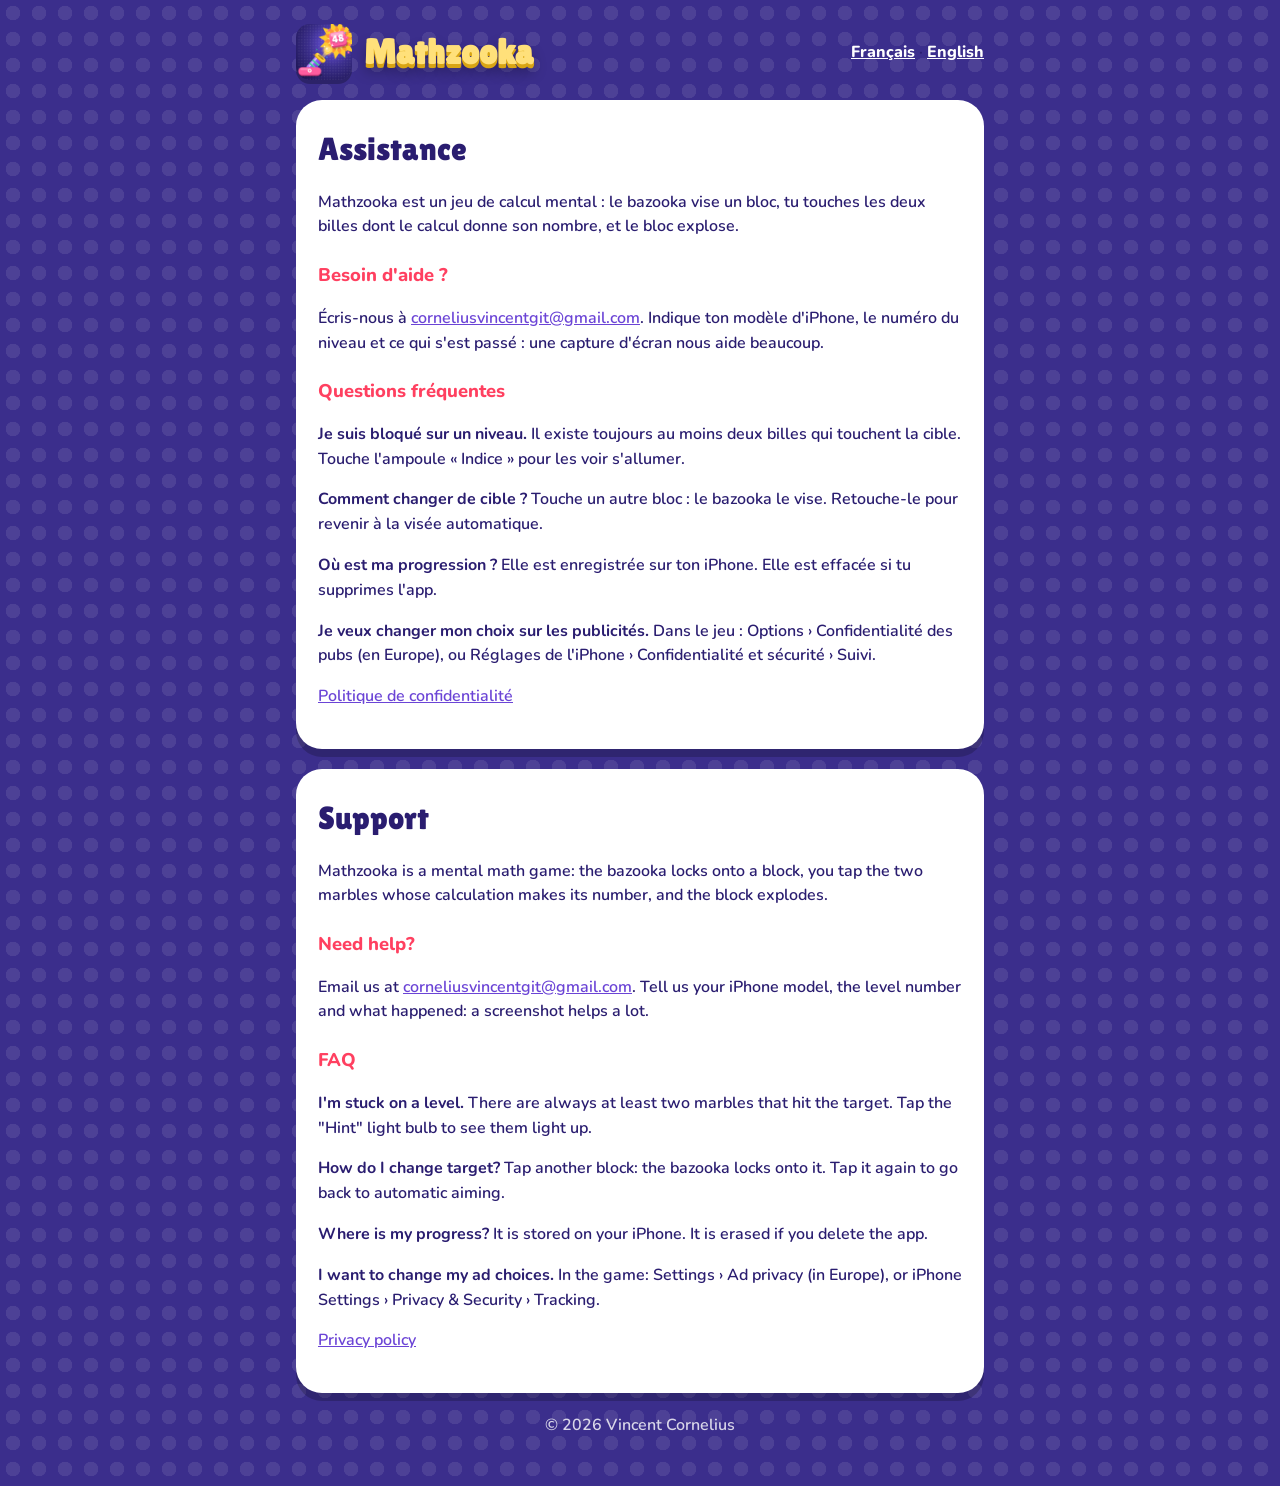
==== index.html @ 00b2d6e2 "Pages légales Mathzooka (assistance, confidentialité) Co-Authored-By: Claude Opus 5.5 <noreply@anthr" ====
<!doctype html>
<html lang="fr">
<head>
<meta charset="utf-8">
<meta name="viewport" content="width=device-width, initial-scale=1">
<title>Mathzooka : assistance / Support</title>
<link rel="icon" href="icon.png">
<link rel="stylesheet" href="style.css">
</head>
<body>
<main>
  <header>
    <a class="brand" href="./"><img src="icon.png" alt=""><span class="logo">Mathzooka</span></a>
    <nav><a href="#fr">Français</a> · <a href="#en">English</a></nav>
  </header>

  <article id="fr" lang="fr">
    <h1>Assistance</h1>
    <p>Mathzooka est un jeu de calcul mental : le bazooka vise un bloc, tu touches les deux billes dont le calcul donne son nombre, et le bloc explose.</p>
    <h2>Besoin d'aide ?</h2>
    <p>Écris-nous à <a href="mailto:corneliusvincentgit@gmail.com?subject=Mathzooka">corneliusvincentgit@gmail.com</a>. Indique ton modèle d'iPhone, le numéro du niveau et ce qui s'est passé : une capture d'écran nous aide beaucoup.</p>
    <h2>Questions fréquentes</h2>
    <p><strong>Je suis bloqué sur un niveau.</strong> Il existe toujours au moins deux billes qui touchent la cible. Touche l'ampoule « Indice » pour les voir s'allumer.</p>
    <p><strong>Comment changer de cible ?</strong> Touche un autre bloc : le bazooka le vise. Retouche-le pour revenir à la visée automatique.</p>
    <p><strong>Où est ma progression ?</strong> Elle est enregistrée sur ton iPhone. Elle est effacée si tu supprimes l'app.</p>
    <p><strong>Je veux changer mon choix sur les publicités.</strong> Dans le jeu : Options › Confidentialité des pubs (en Europe), ou Réglages de l'iPhone › Confidentialité et sécurité › Suivi.</p>
    <p><a href="privacy.html">Politique de confidentialité</a></p>
  </article>

  <article id="en" lang="en">
    <h1>Support</h1>
    <p>Mathzooka is a mental math game: the bazooka locks onto a block, you tap the two marbles whose calculation makes its number, and the block explodes.</p>
    <h2>Need help?</h2>
    <p>Email us at <a href="mailto:corneliusvincentgit@gmail.com?subject=Mathzooka">corneliusvincentgit@gmail.com</a>. Tell us your iPhone model, the level number and what happened: a screenshot helps a lot.</p>
    <h2>FAQ</h2>
    <p><strong>I'm stuck on a level.</strong> There are always at least two marbles that hit the target. Tap the "Hint" light bulb to see them light up.</p>
    <p><strong>How do I change target?</strong> Tap another block: the bazooka locks onto it. Tap it again to go back to automatic aiming.</p>
    <p><strong>Where is my progress?</strong> It is stored on your iPhone. It is erased if you delete the app.</p>
    <p><strong>I want to change my ad choices.</strong> In the game: Settings › Ad privacy (in Europe), or iPhone Settings › Privacy &amp; Security › Tracking.</p>
    <p><a href="privacy.html#en">Privacy policy</a></p>
  </article>
  <footer>© 2026 Vincent Cornelius</footer>
</main>
</body>
</html>
---- style.css ----
@import url('https://fonts.googleapis.com/css2?family=Lilita+One&family=Nunito:wght@600;800&display=swap');

:root {
  --ink: #2a1d70;
  --soft: #5e5096;
  --accent: #ff4060;
  --yellow: #ffe07a;
  --card: #ffffff;
}
* { box-sizing: border-box; }
body {
  margin: 0;
  font-family: 'Nunito', system-ui, sans-serif;
  font-weight: 600;
  color: var(--ink);
  background-color: #3b2e8c;
  background-image: radial-gradient(circle, rgba(255, 255, 255, 0.09) 0 7px, transparent 7.5px);
  background-size: 26px 26px;
  line-height: 1.55;
}
main { max-width: 720px; margin: 0 auto; padding: 24px 16px 48px; }
header { display: flex; justify-content: space-between; align-items: center; gap: 12px; flex-wrap: wrap; margin-bottom: 20px; }
.brand { display: flex; align-items: center; gap: 12px; text-decoration: none; }
.brand img { width: 56px; height: 56px; border-radius: 14px; box-shadow: 0 4px 0 rgba(0, 0, 0, 0.25); }
.logo { font-family: 'Lilita One', sans-serif; font-size: 2.2rem; color: var(--yellow); text-shadow: 0 4px 0 #d9a514, 0 8px 14px rgba(0, 0, 0, 0.3); }
nav a { color: #fff; font-weight: 800; }
article { background: var(--card); border-radius: 26px; padding: 24px 22px; margin-bottom: 20px; box-shadow: 0 8px 0 rgba(0, 0, 0, 0.2); }
h1 { margin: 0 0 4px; font-family: 'Lilita One', sans-serif; font-weight: 400; font-size: 2rem; }
h2 { font-weight: 800; font-size: 1.15rem; margin: 22px 0 6px; color: var(--accent); }
.meta { color: var(--soft); margin-top: 0; }
a { color: #6b44d6; overflow-wrap: anywhere; }
ul { padding-left: 20px; }
footer { text-align: center; color: rgba(255, 255, 255, 0.8); }
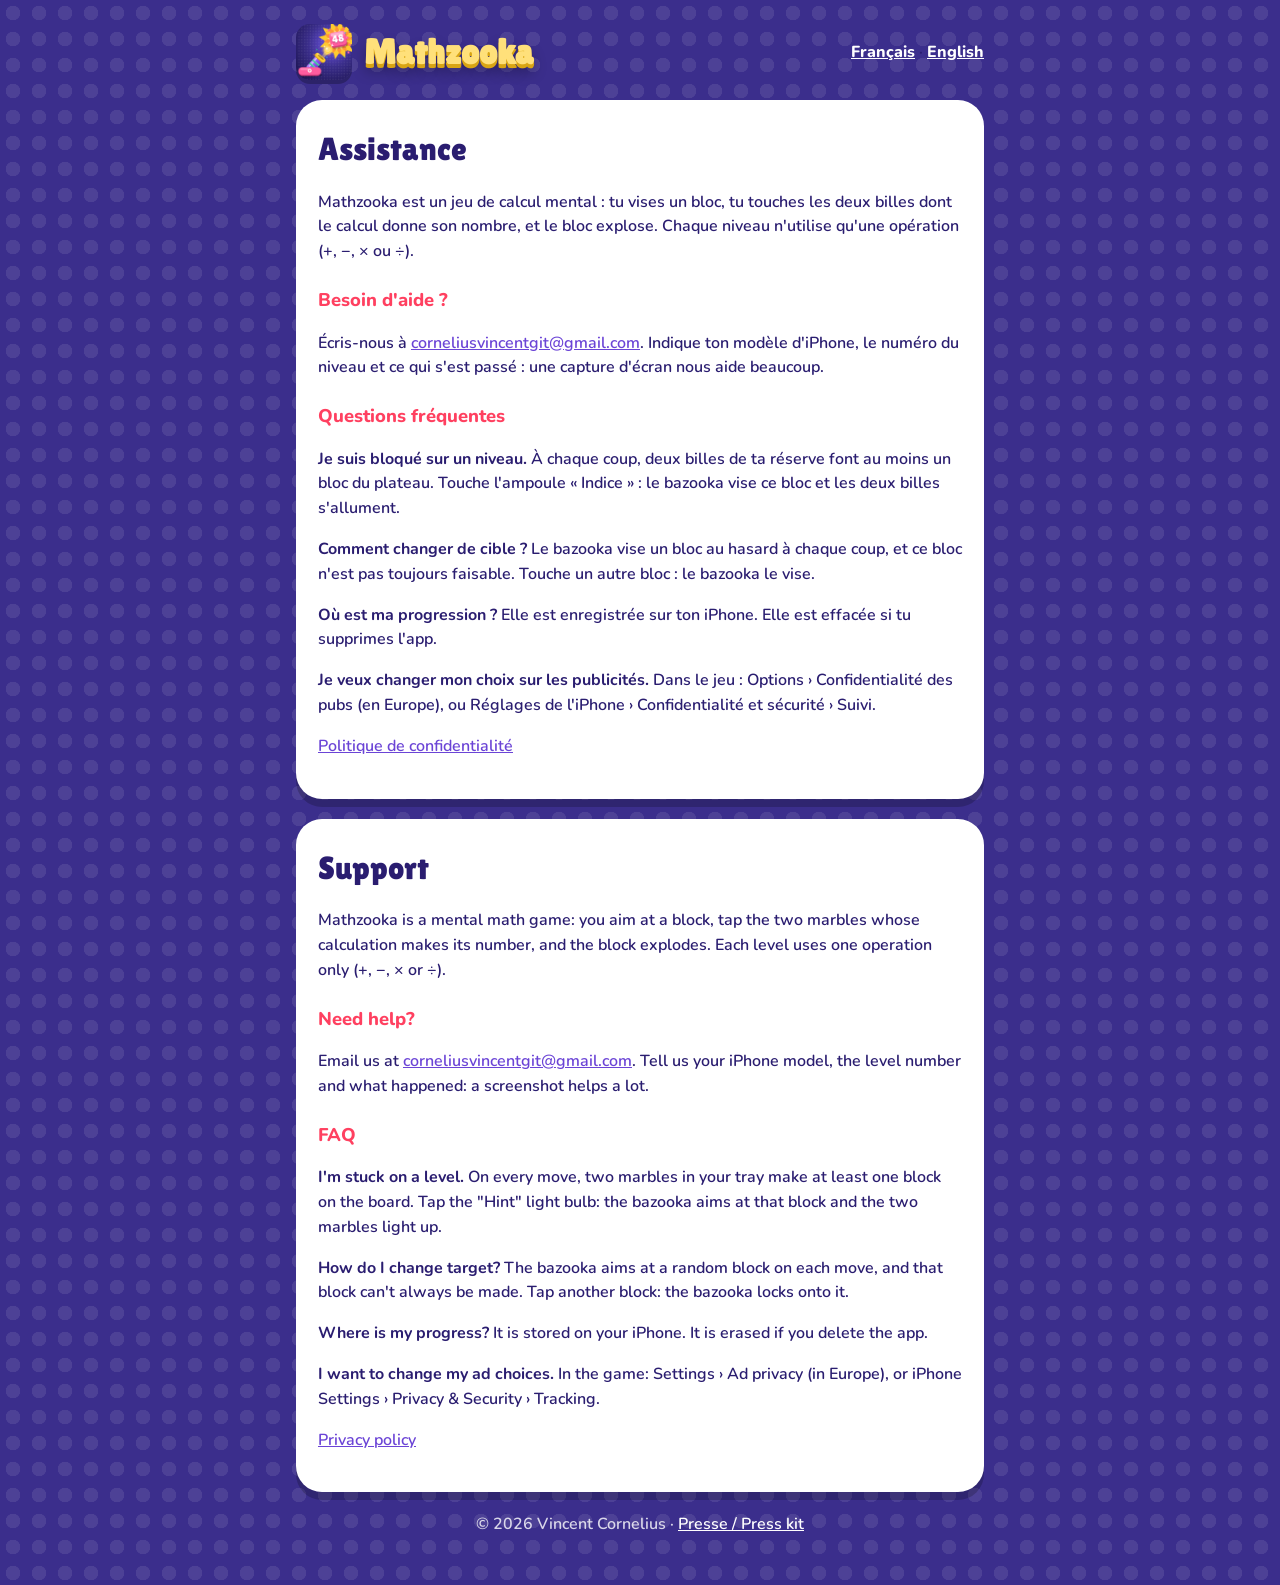
==== commit 0de3a64f: "Dossier de presse et FAQ à jour pour la version 1.1 Co-Authored-By: Claude Opus 5.5 <noreply@anthrop" ====
--- a/index.html
+++ b/index.html
@@ -16,12 +16,12 @@
 
   <article id="fr" lang="fr">
     <h1>Assistance</h1>
-    <p>Mathzooka est un jeu de calcul mental : le bazooka vise un bloc, tu touches les deux billes dont le calcul donne son nombre, et le bloc explose.</p>
+    <p>Mathzooka est un jeu de calcul mental : tu vises un bloc, tu touches les deux billes dont le calcul donne son nombre, et le bloc explose. Chaque niveau n'utilise qu'une opération (+, −, × ou ÷).</p>
     <h2>Besoin d'aide ?</h2>
     <p>Écris-nous à <a href="mailto:corneliusvincentgit@gmail.com?subject=Mathzooka">corneliusvincentgit@gmail.com</a>. Indique ton modèle d'iPhone, le numéro du niveau et ce qui s'est passé : une capture d'écran nous aide beaucoup.</p>
     <h2>Questions fréquentes</h2>
-    <p><strong>Je suis bloqué sur un niveau.</strong> Il existe toujours au moins deux billes qui touchent la cible. Touche l'ampoule « Indice » pour les voir s'allumer.</p>
-    <p><strong>Comment changer de cible ?</strong> Touche un autre bloc : le bazooka le vise. Retouche-le pour revenir à la visée automatique.</p>
+    <p><strong>Je suis bloqué sur un niveau.</strong> À chaque coup, deux billes de ta réserve font au moins un bloc du plateau. Touche l'ampoule « Indice » : le bazooka vise ce bloc et les deux billes s'allument.</p>
+    <p><strong>Comment changer de cible ?</strong> Le bazooka vise un bloc au hasard à chaque coup, et ce bloc n'est pas toujours faisable. Touche un autre bloc : le bazooka le vise.</p>
     <p><strong>Où est ma progression ?</strong> Elle est enregistrée sur ton iPhone. Elle est effacée si tu supprimes l'app.</p>
     <p><strong>Je veux changer mon choix sur les publicités.</strong> Dans le jeu : Options › Confidentialité des pubs (en Europe), ou Réglages de l'iPhone › Confidentialité et sécurité › Suivi.</p>
     <p><a href="privacy.html">Politique de confidentialité</a></p>
@@ -29,17 +29,17 @@
 
   <article id="en" lang="en">
     <h1>Support</h1>
-    <p>Mathzooka is a mental math game: the bazooka locks onto a block, you tap the two marbles whose calculation makes its number, and the block explodes.</p>
+    <p>Mathzooka is a mental math game: you aim at a block, tap the two marbles whose calculation makes its number, and the block explodes. Each level uses one operation only (+, −, × or ÷).</p>
     <h2>Need help?</h2>
     <p>Email us at <a href="mailto:corneliusvincentgit@gmail.com?subject=Mathzooka">corneliusvincentgit@gmail.com</a>. Tell us your iPhone model, the level number and what happened: a screenshot helps a lot.</p>
     <h2>FAQ</h2>
-    <p><strong>I'm stuck on a level.</strong> There are always at least two marbles that hit the target. Tap the "Hint" light bulb to see them light up.</p>
-    <p><strong>How do I change target?</strong> Tap another block: the bazooka locks onto it. Tap it again to go back to automatic aiming.</p>
+    <p><strong>I'm stuck on a level.</strong> On every move, two marbles in your tray make at least one block on the board. Tap the "Hint" light bulb: the bazooka aims at that block and the two marbles light up.</p>
+    <p><strong>How do I change target?</strong> The bazooka aims at a random block on each move, and that block can't always be made. Tap another block: the bazooka locks onto it.</p>
     <p><strong>Where is my progress?</strong> It is stored on your iPhone. It is erased if you delete the app.</p>
     <p><strong>I want to change my ad choices.</strong> In the game: Settings › Ad privacy (in Europe), or iPhone Settings › Privacy &amp; Security › Tracking.</p>
     <p><a href="privacy.html#en">Privacy policy</a></p>
   </article>
-  <footer>© 2026 Vincent Cornelius</footer>
+  <footer>© 2026 Vincent Cornelius · <a href="press.html" style="color:#fff">Presse / Press kit</a></footer>
 </main>
 </body>
 </html>
